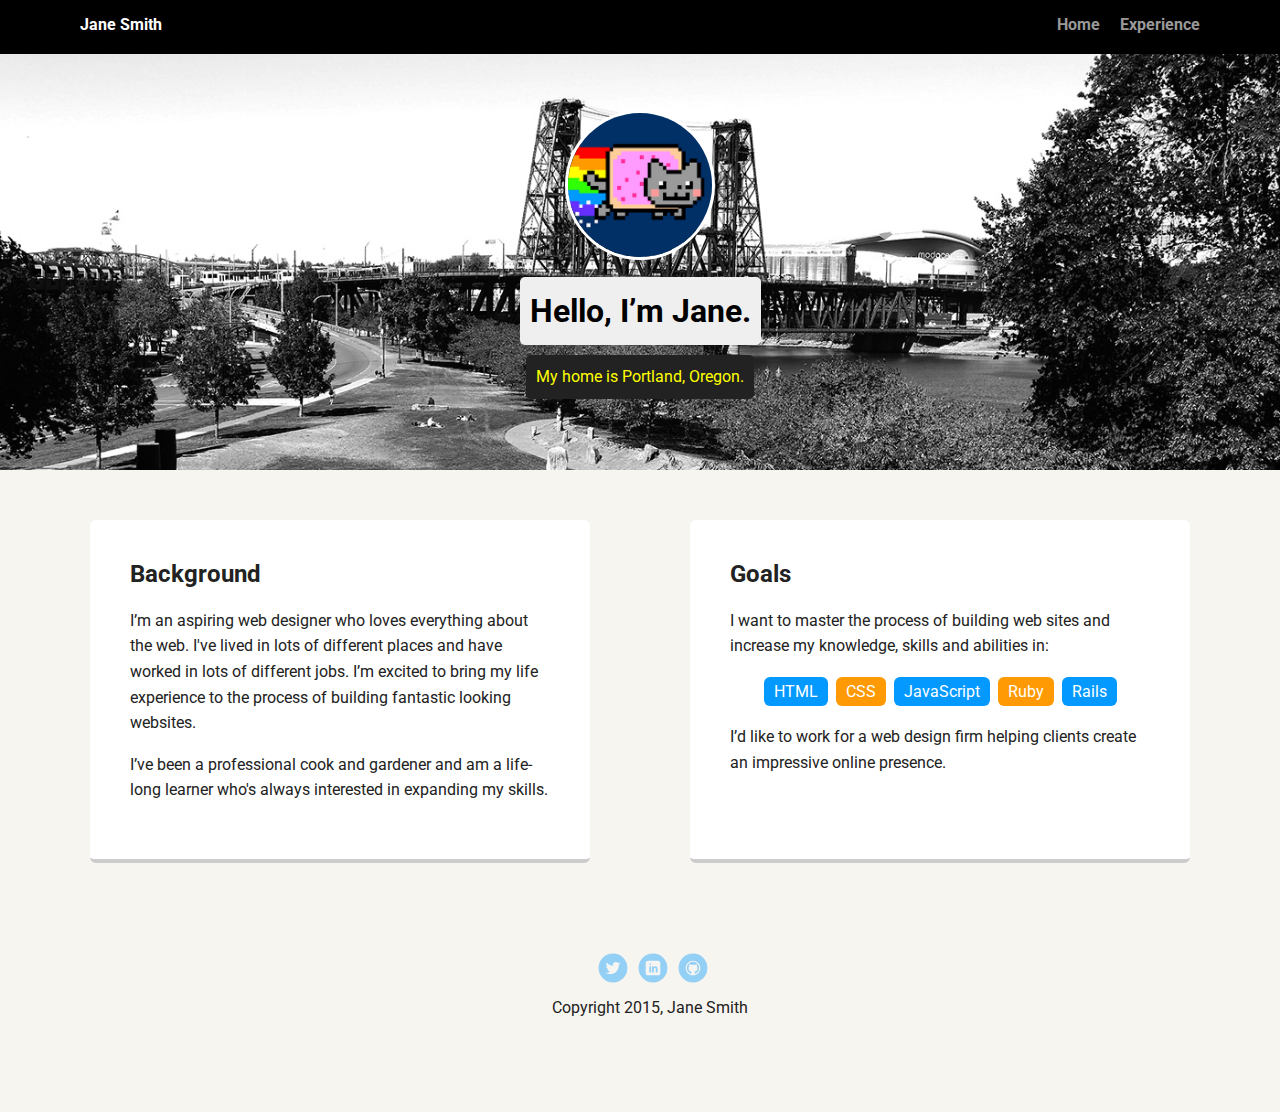
==== index.html @ a7144f27 "Add starter files" ====
<!doctype html>
<html lang="en">
<head>
  <meta charset="utf-8">
  <title>Jane Smith's Profile</title>
  <meta name="viewport" content="width=device-width, initial-scale=1.0">
  <link rel="stylesheet" href="styles.css">
  <link href="https://fonts.googleapis.com/css?family=Muli%7CRoboto:400,300,500,700,900" rel="stylesheet"></head>
  <body>

    <div class="main-nav">
        <ul class="nav">
          <li class="name">Jane Smith</li>
          <li><a href="#">Home</a></li>
          <li><a href="#">Experience</a></li>
        </ul>
    </div>

    <header>
      <img src="images/me.png" alt="Drawing of Jane Smith" class="profile-image">
      <h1 class="tag name">Hello, I’m Jane.</h1>
      <p class="tag location">My home is Portland, Oregon.</p>
    </header>

    <main class="flex">
      <div class="card">
        <h2>Background</h2>
        <p>I’m an aspiring web designer who loves everything about the web. I've lived in lots of different places and have worked in lots of different jobs. I’m excited to bring my life experience to the process of building fantastic looking websites.</p>
        <p>I’ve been a professional cook and gardener and am a life-long learner who's always interested in expanding my skills.</p>
      </div> 

      <div class="card">
        <h2>Goals</h2>
        <p>I want to master the process of building web sites and increase my knowledge, skills and abilities in:</p>
        <ul class="skills">
          <li>HTML</li>
          <li>CSS</li>
          <li>JavaScript</li>
          <li>Ruby</li>
          <li>Rails</li>
        </ul>
        <p>I’d like to work for a web design firm helping clients create an impressive online presence.</p>
      </div> 

    </main>
    <footer>
      <ul>
        <li><a href="#" class="social twitter">Twitter</a></li>
        <li><a href="#" class="social linkedin">LinkedIn</a></li>
        <li><a href="#" class="social github">Github</a></li>
      </ul>
      <p class="copyright">Copyright 2015, Jane Smith</p>
    </footer>
  </body>
  </html>
---- styles.css ----
/* Global Layout Set-up */
* { 
  box-sizing: border-box;
}
  
body {
  margin: 0;
  padding: 0;
  text-align: center;
  font-family: 'Roboto', sans-serif;
  color: #222;
  background: #f7f5f0;
}
/* Link Styles */

a {
  text-decoration: none;
  color: #999;
}
a:hover {
  color: #6633ff;
}

/* Section Styles */

.main-nav {
  width: 100%;
  background: black;
  min-height: 30px;
  padding: 10px;
  position: fixed;
  text-align: center;
}
.nav {
  display: flex;
  justify-content: space-around;
  font-weight: 700;
  list-style-type: none;
  margin: 0 auto;
  padding: 0;
}

.nav .name {
    display: block;
    margin-right: auto;
    color: white;
}
.nav li {
  padding: 5px 10px 10px 10px;
}
.nav a {
  transition: all .5s;
}
.nav a:hover {
  color: white
}

header {
  text-align: center;
  background: url('images/portland.jpg') no-repeat top center ;
  background-size: cover;
  overflow: hidden;
  padding-top: 60px;
}
header {
  line-height: 1.5;
}
header .profile-image {
  margin-top: 50px;
  width: 150px;
  height: 150px;
  border-radius: 50%;
  border: 3px solid white;
  transition: all .5s;
}
header .profile-image:hover {
  transform: scale(1.2) rotate(5deg);
}
.tag {
  background-color: #efefef;
  color: black;
  padding: 10px;
  border-radius: 5px;
  display: table;
  margin: 10px auto;
} 
.location {
  background-color: #222;
  color: yellow;
}
.card {
  margin: 30px;
  padding: 20px 40px 40px;
  max-width: 500px;
  text-align: left;
  background: #fff;
  border-bottom: 4px solid #ccc;
  border-radius: 6px;
  transition: all .5s;
}
.card:hover {
  border-color: #ff99ff;
}

ul.skills {
  padding: 0;
  text-align: center;
}

.skills li {
  border-radius: 6px;
  display: inline-block;
  background: #ff9904;
  color: white;
  padding: 5px 10px;
  margin: 2px;
}

.skills li:nth-child(odd) {
  background: #0399ff;
}

footer {
  width: 100%;
  min-height: 30px;
  padding: 20px 0 40px 20px;
}

footer .copyright {
  top: -8px;
  font-size: .75em;
}

footer ul {
  list-style-type: none;
  margin: 0;
  padding: 0;
}

footer ul li {
  display: inline-block;
}

a.social {
  display: inline-block;
  text-indent: -9999px;
  margin-left: 5px;
  width: 30px;
  height: 30px;
  background-size: 30px 30px;
  opacity: .4;
  transition: all .5s;
}
a.twitter {
  background-image: url(images/twitter.svg);
}
a.linkedin {
  background-image: url(images/linkedin.svg);
}
a.github {
  background-image: url(images/github.svg);
}
a.social:hover {
  opacity: 1;
}
.clearfix {
  clear: both;
}

/* Styles for larger screens */
@media screen and (min-width: 720px) {
  
  .flex {
      display: -ms-flexbox;      /* TWEENER - IE 10 */
      display: flex; 
      max-width: 1200px;
      -ms-flex-pack: distribute;
      justify-content: space-around;
      margin: 0 auto;
  }

  header {
    min-height: 470px;
  }

  .nav {
    max-width: 1200px;
    padding: 0 30px;
  }


  main {
    padding-top: 20px;
  }

  main p {
    line-height: 1.6em;
  }

  footer {
    font-size: 1.3em;
    max-width: 1200px;
    margin: 40px auto;
  }

}
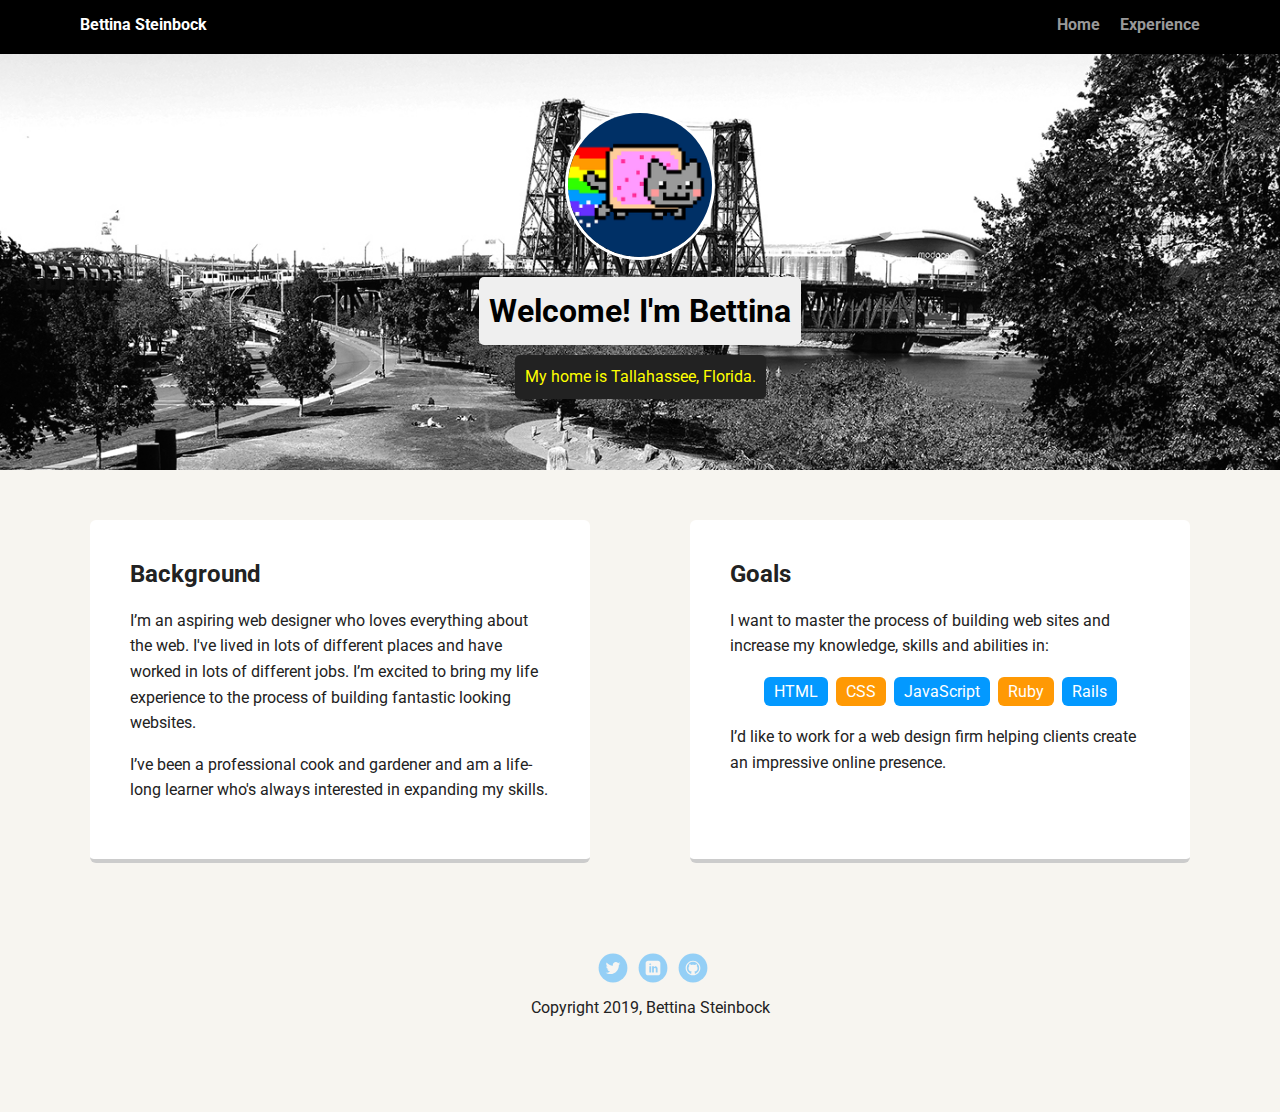
==== commit 849cd91d: "Change all name references in index.html" ====
--- a/index.html
+++ b/index.html
@@ -2,7 +2,7 @@
 <html lang="en">
 <head>
   <meta charset="utf-8">
-  <title>Jane Smith's Profile</title>
+  <title>Bettina Steinbock: Profile</title>
   <meta name="viewport" content="width=device-width, initial-scale=1.0">
   <link rel="stylesheet" href="styles.css">
   <link href="https://fonts.googleapis.com/css?family=Muli%7CRoboto:400,300,500,700,900" rel="stylesheet"></head>
@@ -10,16 +10,16 @@
 
     <div class="main-nav">
         <ul class="nav">
-          <li class="name">Jane Smith</li>
+          <li class="name">Bettina Steinbock</li>
           <li><a href="#">Home</a></li>
           <li><a href="#">Experience</a></li>
         </ul>
     </div>
 
     <header>
-      <img src="images/me.png" alt="Drawing of Jane Smith" class="profile-image">
-      <h1 class="tag name">Hello, I’m Jane.</h1>
-      <p class="tag location">My home is Portland, Oregon.</p>
+      <img src="images/me.png" alt="Photo of Bettina Steinbock" class="profile-image">
+      <h1 class="tag name">Welcome! I'm Bettina</h1>
+      <p class="tag location">My home is Tallahassee, Florida.</p>
     </header>
 
     <main class="flex">
@@ -27,7 +27,7 @@
         <h2>Background</h2>
         <p>I’m an aspiring web designer who loves everything about the web. I've lived in lots of different places and have worked in lots of different jobs. I’m excited to bring my life experience to the process of building fantastic looking websites.</p>
         <p>I’ve been a professional cook and gardener and am a life-long learner who's always interested in expanding my skills.</p>
-      </div> 
+      </div>
 
       <div class="card">
         <h2>Goals</h2>
@@ -40,7 +40,7 @@
           <li>Rails</li>
         </ul>
         <p>I’d like to work for a web design firm helping clients create an impressive online presence.</p>
-      </div> 
+      </div>
 
     </main>
     <footer>
@@ -49,7 +49,7 @@
         <li><a href="#" class="social linkedin">LinkedIn</a></li>
         <li><a href="#" class="social github">Github</a></li>
       </ul>
-      <p class="copyright">Copyright 2015, Jane Smith</p>
+      <p class="copyright">Copyright 2019, Bettina Steinbock</p>
     </footer>
   </body>
   </html>
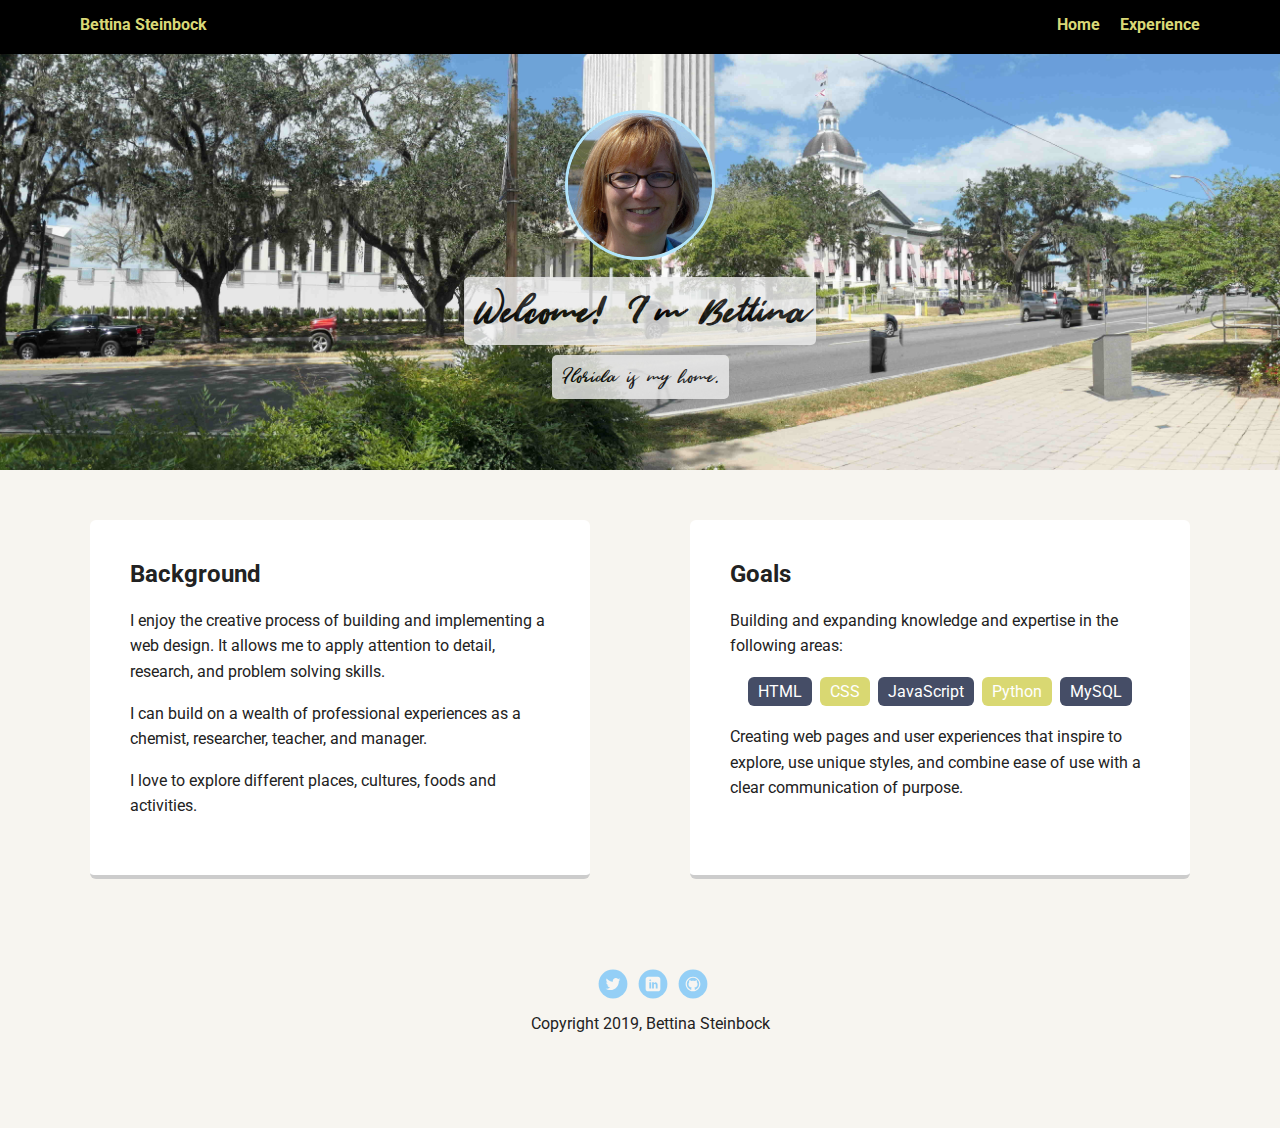
==== commit 71c9076f: "Changes to text, profile and header image, and color palette." ====
--- a/index.html
+++ b/index.html
@@ -17,29 +17,30 @@
     </div>
 
     <header>
-      <img src="images/me.png" alt="Photo of Bettina Steinbock" class="profile-image">
+      <img src="images/profile-bs-mod-sz.jpg" alt="Photo of Bettina Steinbock" class="profile-image">
       <h1 class="tag name">Welcome! I'm Bettina</h1>
-      <p class="tag location">My home is Tallahassee, Florida.</p>
+      <p class="tag location">Florida is my home.</p>
     </header>
 
     <main class="flex">
       <div class="card">
         <h2>Background</h2>
-        <p>I’m an aspiring web designer who loves everything about the web. I've lived in lots of different places and have worked in lots of different jobs. I’m excited to bring my life experience to the process of building fantastic looking websites.</p>
-        <p>I’ve been a professional cook and gardener and am a life-long learner who's always interested in expanding my skills.</p>
+        <p>I enjoy the creative process of building and implementing a web design. It allows me to apply attention to detail, research, and problem solving skills.</p>
+        <p>I can build on a wealth of professional experiences as a chemist, researcher, teacher, and manager.</p>
+        <p>I love to explore different places, cultures, foods and activities.</p>
       </div>
 
       <div class="card">
         <h2>Goals</h2>
-        <p>I want to master the process of building web sites and increase my knowledge, skills and abilities in:</p>
+        <p>Building and expanding knowledge and expertise in the following areas: </p>
         <ul class="skills">
           <li>HTML</li>
           <li>CSS</li>
           <li>JavaScript</li>
-          <li>Ruby</li>
-          <li>Rails</li>
+          <li>Python</li>
+          <li>MySQL</li>
         </ul>
-        <p>I’d like to work for a web design firm helping clients create an impressive online presence.</p>
+        <p>Creating web pages and user experiences that inspire to explore, use unique styles, and combine ease of use with a clear communication of purpose.</p>
       </div>
 
     </main>
--- a/styles.css
+++ b/styles.css
@@ -1,8 +1,8 @@
 /* Global Layout Set-up */
-* { 
+* {
   box-sizing: border-box;
 }
-  
+
 body {
   margin: 0;
   padding: 0;
@@ -11,11 +11,15 @@
   color: #222;
   background: #f7f5f0;
 }
+@font-face {
+  font-family: WildYouth-Regular;
+  src: url('fonts/WildYouth-Regular.otf');
+}
 /* Link Styles */
 
 a {
   text-decoration: none;
-  color: #999;
+  color: #D9D877;
 }
 a:hover {
   color: #6633ff;
@@ -43,7 +47,7 @@
 .nav .name {
     display: block;
     margin-right: auto;
-    color: white;
+    color: #D9D877;
 }
 .nav li {
   padding: 5px 10px 10px 10px;
@@ -52,12 +56,12 @@
   transition: all .5s;
 }
 .nav a:hover {
-  color: white
+  color: white;
 }
 
 header {
   text-align: center;
-  background: url('images/portland.jpg') no-repeat top center ;
+  background: url('images/rsz_l1044831.jpg') no-repeat top center ;
   background-size: cover;
   overflow: hidden;
   padding-top: 60px;
@@ -70,23 +74,25 @@
   width: 150px;
   height: 150px;
   border-radius: 50%;
-  border: 3px solid white;
+  border: 3px solid #b3e5fc;
   transition: all .5s;
 }
 header .profile-image:hover {
-  transform: scale(1.2) rotate(5deg);
+  transform: scale(1.2) rotate(2deg);
 }
 .tag {
+  font-family: WildYouth-Regular;
   background-color: #efefef;
   color: black;
   padding: 10px;
   border-radius: 5px;
   display: table;
   margin: 10px auto;
-} 
+  opacity: 0.8;
+}
 .location {
-  background-color: #222;
-  color: yellow;
+  background-color: #efefef;
+  color: black;
 }
 .card {
   margin: 30px;
@@ -99,7 +105,7 @@
   transition: all .5s;
 }
 .card:hover {
-  border-color: #ff99ff;
+  border-color: #009975;
 }
 
 ul.skills {
@@ -110,14 +116,14 @@
 .skills li {
   border-radius: 6px;
   display: inline-block;
-  background: #ff9904;
+  background: #d9d872;
   color: white;
   padding: 5px 10px;
   margin: 2px;
 }
 
 .skills li:nth-child(odd) {
-  background: #0399ff;
+  background: #454D66;
 }
 
 footer {
@@ -169,10 +175,10 @@
 
 /* Styles for larger screens */
 @media screen and (min-width: 720px) {
-  
+
   .flex {
       display: -ms-flexbox;      /* TWEENER - IE 10 */
-      display: flex; 
+      display: flex;
       max-width: 1200px;
       -ms-flex-pack: distribute;
       justify-content: space-around;
@@ -204,4 +210,3 @@
   }
 
 }
-
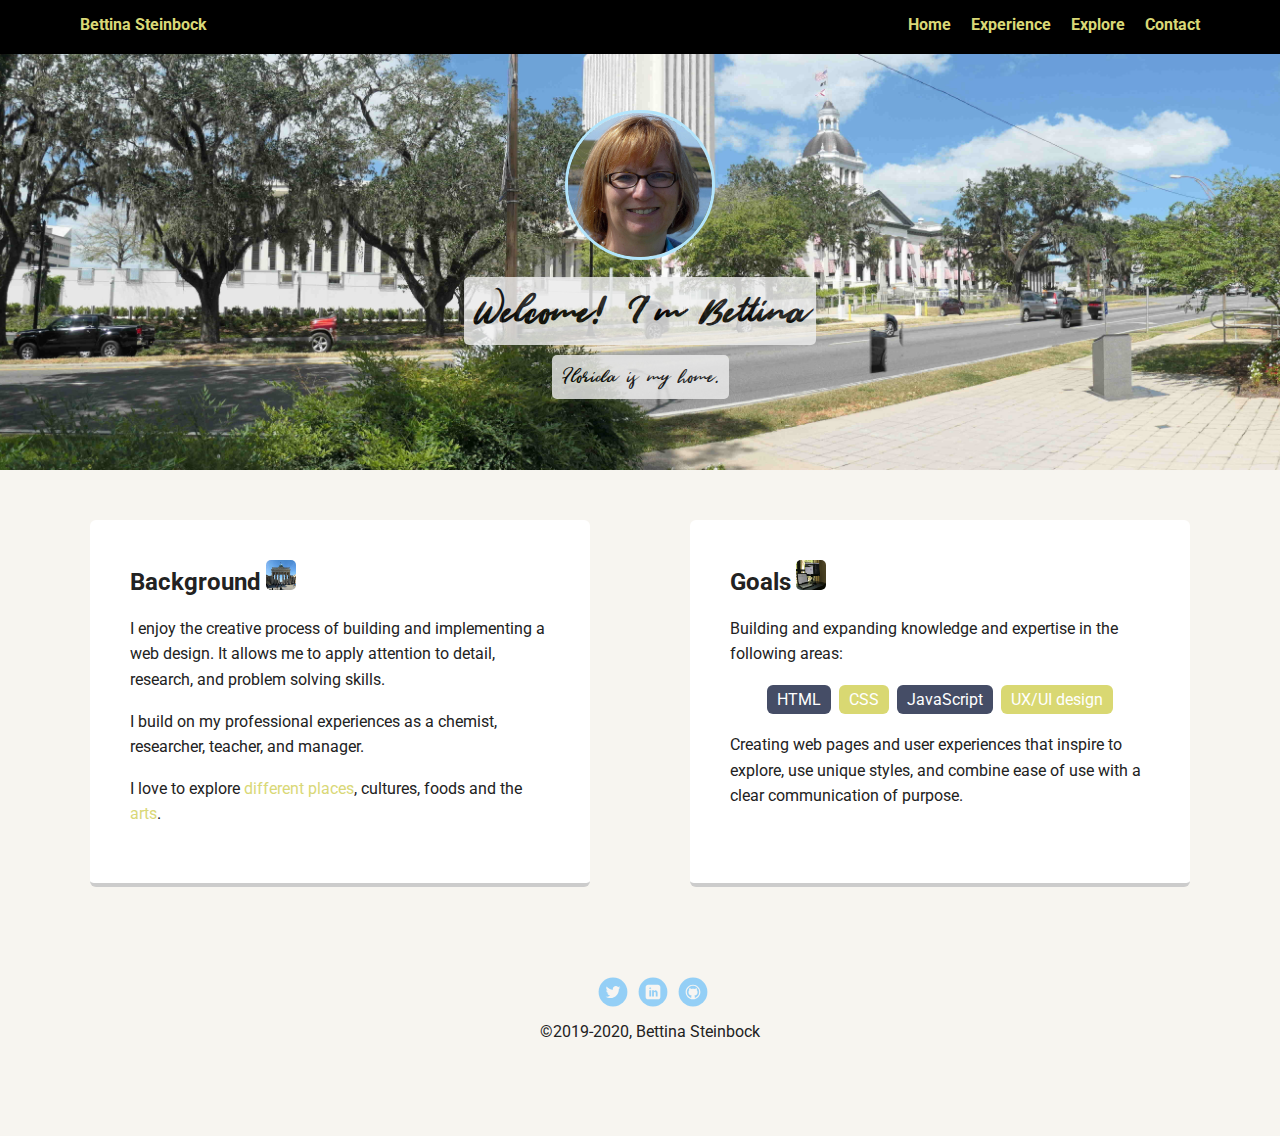
==== commit 9c6c807c: "Finalized explore and experience pages" ====
--- a/index.html
+++ b/index.html
@@ -8,49 +8,50 @@
   <link href="https://fonts.googleapis.com/css?family=Muli%7CRoboto:400,300,500,700,900" rel="stylesheet"></head>
   <body>
 
-    <div class="main-nav">
+    <nav class="main-nav">
         <ul class="nav">
           <li class="name">Bettina Steinbock</li>
-          <li><a href="#">Home</a></li>
-          <li><a href="#">Experience</a></li>
+          <li><a href="index.html">Home</a></li>
+          <li><a href="experience.html" target="_blank">Experience</a></li>
+          <li><a href="Explore.html" target="_blank">Explore</a></li>
+          <li><a href="mailto:bssteinbock@gmail.com">Contact</a></li>
         </ul>
-    </div>
+    </nav>
 
-    <header>
+    <header class="background-image">
       <img src="images/profile-bs-mod-sz.jpg" alt="Photo of Bettina Steinbock" class="profile-image">
       <h1 class="tag name">Welcome! I'm Bettina</h1>
       <p class="tag location">Florida is my home.</p>
     </header>
 
     <main class="flex">
-      <div class="card">
-        <h2>Background</h2>
+      <section class="card">
+        <h2>Background<img src="images/rsz_berlin1.jpg" alt="Photo of Brandenburger gate" class="section-image"></h2>
         <p>I enjoy the creative process of building and implementing a web design. It allows me to apply attention to detail, research, and problem solving skills.</p>
-        <p>I can build on a wealth of professional experiences as a chemist, researcher, teacher, and manager.</p>
-        <p>I love to explore different places, cultures, foods and activities.</p>
-      </div>
+        <p>I build on my professional experiences as a chemist, researcher, teacher, and manager.</p>
+        <p>I love to explore <a href="explore.html">different places</a>, cultures, foods and the <a href="experience.html">arts</a>.</p>
+      </section>
 
-      <div class="card">
-        <h2>Goals</h2>
+      <section class="card">
+        <h2>Goals<img src="images/rsz_computer.jpg" alt="Photo of computer workplace" class="section-image"></h2>
         <p>Building and expanding knowledge and expertise in the following areas: </p>
         <ul class="skills">
           <li>HTML</li>
           <li>CSS</li>
           <li>JavaScript</li>
-          <li>Python</li>
-          <li>MySQL</li>
+          <li>UX/UI design</li>
         </ul>
         <p>Creating web pages and user experiences that inspire to explore, use unique styles, and combine ease of use with a clear communication of purpose.</p>
-      </div>
+      </section>
 
     </main>
     <footer>
       <ul>
-        <li><a href="#" class="social twitter">Twitter</a></li>
-        <li><a href="#" class="social linkedin">LinkedIn</a></li>
-        <li><a href="#" class="social github">Github</a></li>
+        <li><a href="https://twitter.com/MonteTacchino" target="_blank" class="social twitter">Twitter</a></li>
+        <li><a href="https://linkedin.com/in/bettinas" target="_blank" class="social linkedin">LinkedIn</a></li>
+        <li><a href="https://github.com/TinaSophia" target="_blank" class="social github">Github</a></li>
       </ul>
-      <p class="copyright">Copyright 2019, Bettina Steinbock</p>
+      <p class="copyright">&copy;2019-2020, Bettina Steinbock</p>
     </footer>
   </body>
   </html>
--- a/styles.css
+++ b/styles.css
@@ -59,7 +59,7 @@
   color: white;
 }
 
-header {
+header.background-image {
   text-align: center;
   background: url('images/rsz_l1044831.jpg') no-repeat top center ;
   background-size: cover;
@@ -75,10 +75,14 @@
   height: 150px;
   border-radius: 50%;
   border: 3px solid #b3e5fc;
-  transition: all .5s;
-}
-header .profile-image:hover {
-  transform: scale(1.2) rotate(2deg);
+}
+header.explore {
+  padding-top: 50px;
+  text-align: left;
+  padding-left: 50px;
+}
+.explore h1 {
+  font-family: WildYouth-Regular;
 }
 .tag {
   font-family: WildYouth-Regular;
@@ -108,6 +112,16 @@
   border-color: #009975;
 }
 
+h2 .section-image {
+  margin-left: 5px;
+  border-radius: 5px;
+  width: 30px;
+  height: 30px;
+  transition: 0.5s;
+}
+h2 .section-image:hover {
+  transform: scale(3.0);
+}
 ul.skills {
   padding: 0;
   text-align: center;
@@ -124,6 +138,16 @@
 
 .skills li:nth-child(odd) {
   background: #454D66;
+}
+section.berlin {
+  padding-top: 0px;
+  margin-left: 50px;
+  text-align: left;
+}
+
+.figure {
+  width: 400px;
+  height: 400px;
 }
 
 footer {
@@ -185,7 +209,7 @@
       margin: 0 auto;
   }
 
-  header {
+  header.background-image {
     min-height: 470px;
   }
 
